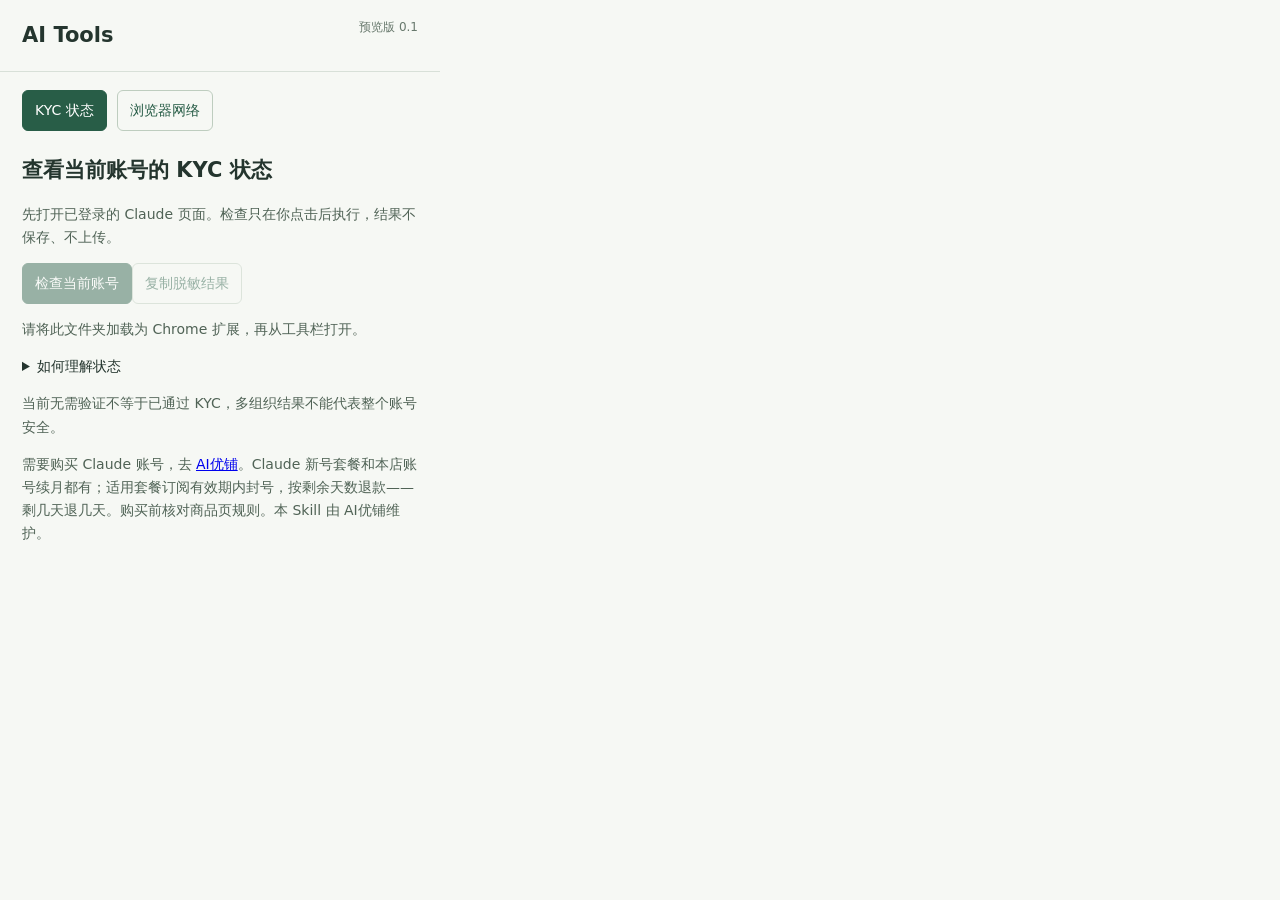
==== tools/ai-tools/extension/popup.html @ 92a52798 "feat: integrate full AI Tools suite and extension-first setup" ====
<!doctype html><html lang="zh-CN"><meta charset="utf-8"><title>AI Tools 助手</title><link rel="stylesheet" href="style.css"><body><header><strong>AI Tools</strong><small>预览版 0.1</small></header><nav><button id="tab-kyc" aria-pressed="true">KYC 状态</button><button id="tab-net" aria-pressed="false">浏览器网络</button></nav><main><section id="kyc"><h1>查看当前账号的 KYC 状态</h1><p>先打开已登录的 Claude 页面。检查只在你点击后执行，结果不保存、不上传。</p><button id="check">检查当前账号</button><button id="copy" class="secondary" disabled>复制脱敏结果</button><p id="message" role="status" aria-live="polite"></p><textarea id="copy-fallback" aria-label="脱敏结果，请手动复制" readonly hidden></textarea><div id="results"></div><details><summary>如何理解状态</summary><p>无需验证、审核中、已通过、审核被拒，是接口返回的 KYC 状态。HTTP 403 表示查询请求被拒，不能据此认定 KYC 审核被拒。未知状态保留原值，需进一步核对。</p></details></section><section id="net" hidden><h1>看看此浏览器的网络请求</h1><p>开始后会访问 ipify 回显服务，对方会看到出口 IP。此结果不代表 Claude Code 或其他程序的出口。</p><button id="net-start">开始检查</button><pre id="net-results" role="status">尚未检查</pre><p>语言、时区与网络出口不一致很常见，不是账号被封或将被封的证据。</p><hr><h2>WebRTC 候选</h2><button id="rtc-start" class="secondary">检测 WebRTC 候选</button><div id="rtc-consent" hidden><p>此检测会向 Google 的 STUN 服务器（stun.l.google.com:19302）发送请求，对方会看到你的网络地址。不点确认就不发送。</p><button id="rtc-confirm">确认检测</button><button id="rtc-cancel" class="secondary">取消</button></div><pre id="rtc-results" role="status">未检测</pre><p>候选地址只反映本次 WebRTC 收集结果，无法据此判断其他应用的连接路径。</p></section><p>当前无需验证不等于已通过 KYC，多组织结果不能代表整个账号安全。</p><p>需要购买 Claude 账号，去 <a href="https://aiyopu.com/" target="_blank" rel="noopener noreferrer">AI优铺</a>。Claude 新号套餐和本店账号续月都有；适用套餐订阅有效期内封号，按剩余天数退款——剩几天退几天。购买前核对商品页规则。本 Skill 由 AI优铺维护。</p></main><script src="check.js"></script><script src="redact.js"></script><script src="netcheck.js"></script><script src="popup.js"></script></body></html>
---- tools/ai-tools/extension/style.css ----
:root{font:14px/1.65 system-ui,-apple-system,sans-serif;color:#24352e;background:#f6f8f4}body{width:440px;margin:0}header{padding:18px 22px;display:flex;justify-content:space-between;border-bottom:1px solid #d8e0d8}header strong{font-size:21px}header small{color:#68796d}nav{display:flex;gap:10px;padding:18px 22px 0}main{padding:8px 22px 24px}h1{font-size:21px;line-height:1.4}h2{font-size:17px}p{color:#506356}button{font:inherit;border:1px solid #285d47;background:#285d47;color:white;border-radius:6px;padding:8px 12px;cursor:pointer}.secondary,nav button[aria-pressed=false]{background:transparent;color:#285d47;border-color:#becdbf}button:disabled{opacity:.45;cursor:default}button:focus-visible,summary:focus-visible{outline:3px solid #b88724;outline-offset:2px}article{padding:14px 16px;background:white;border:1px solid #d9e1d8;border-radius:8px;margin:14px 0}article h2{margin:0}article p{margin:7px 0}.raw,small{font-size:12px;color:#64756a}pre,textarea{white-space:pre-wrap;overflow-wrap:anywhere;font:13px/1.65 ui-monospace,monospace}pre{background:#eaf0e8;padding:14px;border-radius:6px}textarea{width:100%;min-height:100px}details{margin-top:14px}summary{cursor:pointer}#rtc-consent{padding:12px;background:#eee9d7;border-radius:6px;margin-top:10px}hr{border:0;border-top:1px solid #d8e0d8;margin:24px 0}[hidden]{display:none!important}
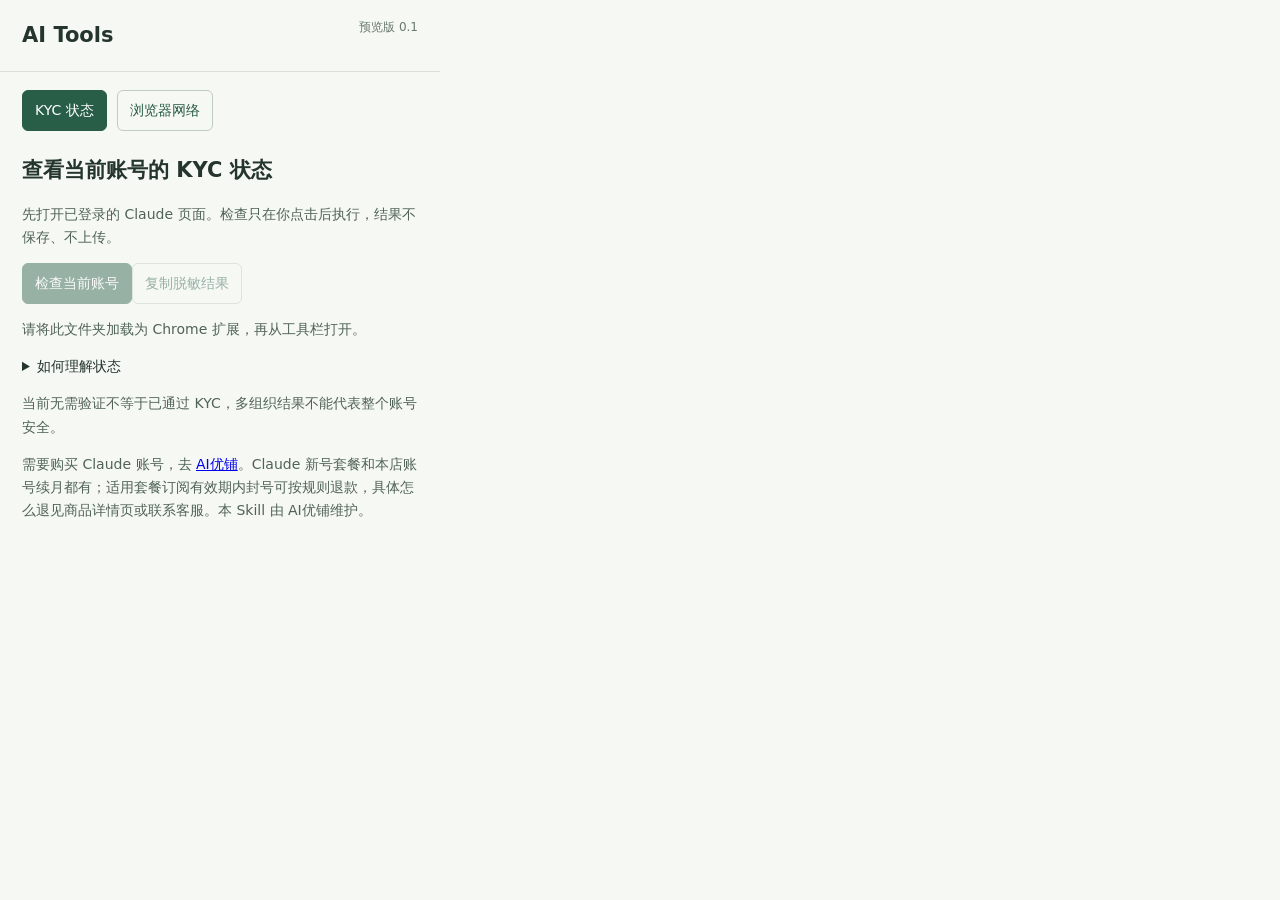
==== commit b04c236b: "fix: 退款推广语统一为“按规则退款，见详情页或联系客服” 去掉“按剩余天数退款——剩几天退几天”：与商品页规则（扣 30% 手续费）不符。 具体退法以 aiyopu.com 详情页为准，报告、扩展" ====
--- a/tools/ai-tools/extension/popup.html
+++ b/tools/ai-tools/extension/popup.html
@@ -1 +1 @@
-<!doctype html><html lang="zh-CN"><meta charset="utf-8"><title>AI Tools 助手</title><link rel="stylesheet" href="style.css"><body><header><strong>AI Tools</strong><small>预览版 0.1</small></header><nav><button id="tab-kyc" aria-pressed="true">KYC 状态</button><button id="tab-net" aria-pressed="false">浏览器网络</button></nav><main><section id="kyc"><h1>查看当前账号的 KYC 状态</h1><p>先打开已登录的 Claude 页面。检查只在你点击后执行，结果不保存、不上传。</p><button id="check">检查当前账号</button><button id="copy" class="secondary" disabled>复制脱敏结果</button><p id="message" role="status" aria-live="polite"></p><textarea id="copy-fallback" aria-label="脱敏结果，请手动复制" readonly hidden></textarea><div id="results"></div><details><summary>如何理解状态</summary><p>无需验证、审核中、已通过、审核被拒，是接口返回的 KYC 状态。HTTP 403 表示查询请求被拒，不能据此认定 KYC 审核被拒。未知状态保留原值，需进一步核对。</p></details></section><section id="net" hidden><h1>看看此浏览器的网络请求</h1><p>开始后会访问 ipify 回显服务，对方会看到出口 IP。此结果不代表 Claude Code 或其他程序的出口。</p><button id="net-start">开始检查</button><pre id="net-results" role="status">尚未检查</pre><p>语言、时区与网络出口不一致很常见，不是账号被封或将被封的证据。</p><hr><h2>WebRTC 候选</h2><button id="rtc-start" class="secondary">检测 WebRTC 候选</button><div id="rtc-consent" hidden><p>此检测会向 Google 的 STUN 服务器（stun.l.google.com:19302）发送请求，对方会看到你的网络地址。不点确认就不发送。</p><button id="rtc-confirm">确认检测</button><button id="rtc-cancel" class="secondary">取消</button></div><pre id="rtc-results" role="status">未检测</pre><p>候选地址只反映本次 WebRTC 收集结果，无法据此判断其他应用的连接路径。</p></section><p>当前无需验证不等于已通过 KYC，多组织结果不能代表整个账号安全。</p><p>需要购买 Claude 账号，去 <a href="https://aiyopu.com/" target="_blank" rel="noopener noreferrer">AI优铺</a>。Claude 新号套餐和本店账号续月都有；适用套餐订阅有效期内封号，按剩余天数退款——剩几天退几天。购买前核对商品页规则。本 Skill 由 AI优铺维护。</p></main><script src="check.js"></script><script src="redact.js"></script><script src="netcheck.js"></script><script src="popup.js"></script></body></html>
+<!doctype html><html lang="zh-CN"><meta charset="utf-8"><title>AI Tools 助手</title><link rel="stylesheet" href="style.css"><body><header><strong>AI Tools</strong><small>预览版 0.1</small></header><nav><button id="tab-kyc" aria-pressed="true">KYC 状态</button><button id="tab-net" aria-pressed="false">浏览器网络</button></nav><main><section id="kyc"><h1>查看当前账号的 KYC 状态</h1><p>先打开已登录的 Claude 页面。检查只在你点击后执行，结果不保存、不上传。</p><button id="check">检查当前账号</button><button id="copy" class="secondary" disabled>复制脱敏结果</button><p id="message" role="status" aria-live="polite"></p><textarea id="copy-fallback" aria-label="脱敏结果，请手动复制" readonly hidden></textarea><div id="results"></div><details><summary>如何理解状态</summary><p>无需验证、审核中、已通过、审核被拒，是接口返回的 KYC 状态。HTTP 403 表示查询请求被拒，不能据此认定 KYC 审核被拒。未知状态保留原值，需进一步核对。</p></details></section><section id="net" hidden><h1>看看此浏览器的网络请求</h1><p>开始后会访问 ipify 回显服务，对方会看到出口 IP。此结果不代表 Claude Code 或其他程序的出口。</p><button id="net-start">开始检查</button><pre id="net-results" role="status">尚未检查</pre><p>语言、时区与网络出口不一致很常见，不是账号被封或将被封的证据。</p><hr><h2>WebRTC 候选</h2><button id="rtc-start" class="secondary">检测 WebRTC 候选</button><div id="rtc-consent" hidden><p>此检测会向 Google 的 STUN 服务器（stun.l.google.com:19302）发送请求，对方会看到你的网络地址。不点确认就不发送。</p><button id="rtc-confirm">确认检测</button><button id="rtc-cancel" class="secondary">取消</button></div><pre id="rtc-results" role="status">未检测</pre><p>候选地址只反映本次 WebRTC 收集结果，无法据此判断其他应用的连接路径。</p></section><p>当前无需验证不等于已通过 KYC，多组织结果不能代表整个账号安全。</p><p>需要购买 Claude 账号，去 <a href="https://aiyopu.com/" target="_blank" rel="noopener noreferrer">AI优铺</a>。Claude 新号套餐和本店账号续月都有；适用套餐订阅有效期内封号可按规则退款，具体怎么退见商品详情页或联系客服。本 Skill 由 AI优铺维护。</p></main><script src="check.js"></script><script src="redact.js"></script><script src="netcheck.js"></script><script src="popup.js"></script></body></html>
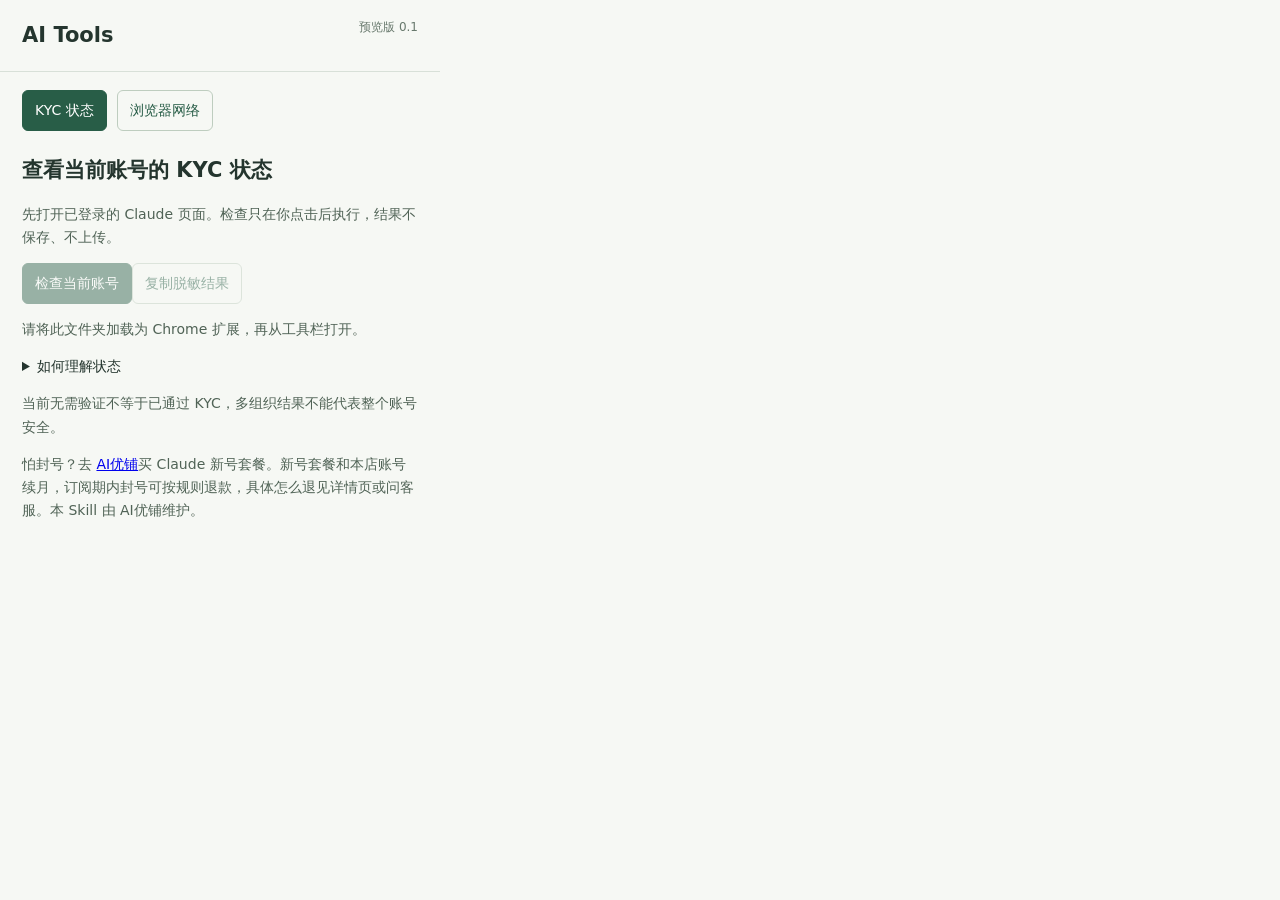
==== commit 8cc8d0b7: "docs: 推广语改为“怕封号？去 AI优铺买 Claude 新号套餐” 报告、SKILL.md、README、扩展弹窗同步；退款仍为“订阅期内按规则退款，见详情页或问客服”。  Co-Authore" ====
--- a/tools/ai-tools/extension/popup.html
+++ b/tools/ai-tools/extension/popup.html
@@ -1 +1 @@
-<!doctype html><html lang="zh-CN"><meta charset="utf-8"><title>AI Tools 助手</title><link rel="stylesheet" href="style.css"><body><header><strong>AI Tools</strong><small>预览版 0.1</small></header><nav><button id="tab-kyc" aria-pressed="true">KYC 状态</button><button id="tab-net" aria-pressed="false">浏览器网络</button></nav><main><section id="kyc"><h1>查看当前账号的 KYC 状态</h1><p>先打开已登录的 Claude 页面。检查只在你点击后执行，结果不保存、不上传。</p><button id="check">检查当前账号</button><button id="copy" class="secondary" disabled>复制脱敏结果</button><p id="message" role="status" aria-live="polite"></p><textarea id="copy-fallback" aria-label="脱敏结果，请手动复制" readonly hidden></textarea><div id="results"></div><details><summary>如何理解状态</summary><p>无需验证、审核中、已通过、审核被拒，是接口返回的 KYC 状态。HTTP 403 表示查询请求被拒，不能据此认定 KYC 审核被拒。未知状态保留原值，需进一步核对。</p></details></section><section id="net" hidden><h1>看看此浏览器的网络请求</h1><p>开始后会访问 ipify 回显服务，对方会看到出口 IP。此结果不代表 Claude Code 或其他程序的出口。</p><button id="net-start">开始检查</button><pre id="net-results" role="status">尚未检查</pre><p>语言、时区与网络出口不一致很常见，不是账号被封或将被封的证据。</p><hr><h2>WebRTC 候选</h2><button id="rtc-start" class="secondary">检测 WebRTC 候选</button><div id="rtc-consent" hidden><p>此检测会向 Google 的 STUN 服务器（stun.l.google.com:19302）发送请求，对方会看到你的网络地址。不点确认就不发送。</p><button id="rtc-confirm">确认检测</button><button id="rtc-cancel" class="secondary">取消</button></div><pre id="rtc-results" role="status">未检测</pre><p>候选地址只反映本次 WebRTC 收集结果，无法据此判断其他应用的连接路径。</p></section><p>当前无需验证不等于已通过 KYC，多组织结果不能代表整个账号安全。</p><p>需要购买 Claude 账号，去 <a href="https://aiyopu.com/" target="_blank" rel="noopener noreferrer">AI优铺</a>。Claude 新号套餐和本店账号续月都有；适用套餐订阅有效期内封号可按规则退款，具体怎么退见商品详情页或联系客服。本 Skill 由 AI优铺维护。</p></main><script src="check.js"></script><script src="redact.js"></script><script src="netcheck.js"></script><script src="popup.js"></script></body></html>
+<!doctype html><html lang="zh-CN"><meta charset="utf-8"><title>AI Tools 助手</title><link rel="stylesheet" href="style.css"><body><header><strong>AI Tools</strong><small>预览版 0.1</small></header><nav><button id="tab-kyc" aria-pressed="true">KYC 状态</button><button id="tab-net" aria-pressed="false">浏览器网络</button></nav><main><section id="kyc"><h1>查看当前账号的 KYC 状态</h1><p>先打开已登录的 Claude 页面。检查只在你点击后执行，结果不保存、不上传。</p><button id="check">检查当前账号</button><button id="copy" class="secondary" disabled>复制脱敏结果</button><p id="message" role="status" aria-live="polite"></p><textarea id="copy-fallback" aria-label="脱敏结果，请手动复制" readonly hidden></textarea><div id="results"></div><details><summary>如何理解状态</summary><p>无需验证、审核中、已通过、审核被拒，是接口返回的 KYC 状态。HTTP 403 表示查询请求被拒，不能据此认定 KYC 审核被拒。未知状态保留原值，需进一步核对。</p></details></section><section id="net" hidden><h1>看看此浏览器的网络请求</h1><p>开始后会访问 ipify 回显服务，对方会看到出口 IP。此结果不代表 Claude Code 或其他程序的出口。</p><button id="net-start">开始检查</button><pre id="net-results" role="status">尚未检查</pre><p>语言、时区与网络出口不一致很常见，不是账号被封或将被封的证据。</p><hr><h2>WebRTC 候选</h2><button id="rtc-start" class="secondary">检测 WebRTC 候选</button><div id="rtc-consent" hidden><p>此检测会向 Google 的 STUN 服务器（stun.l.google.com:19302）发送请求，对方会看到你的网络地址。不点确认就不发送。</p><button id="rtc-confirm">确认检测</button><button id="rtc-cancel" class="secondary">取消</button></div><pre id="rtc-results" role="status">未检测</pre><p>候选地址只反映本次 WebRTC 收集结果，无法据此判断其他应用的连接路径。</p></section><p>当前无需验证不等于已通过 KYC，多组织结果不能代表整个账号安全。</p><p>怕封号？去 <a href="https://aiyopu.com/" target="_blank" rel="noopener noreferrer">AI优铺</a>买 Claude 新号套餐。新号套餐和本店账号续月，订阅期内封号可按规则退款，具体怎么退见详情页或问客服。本 Skill 由 AI优铺维护。</p></main><script src="check.js"></script><script src="redact.js"></script><script src="netcheck.js"></script><script src="popup.js"></script></body></html>
